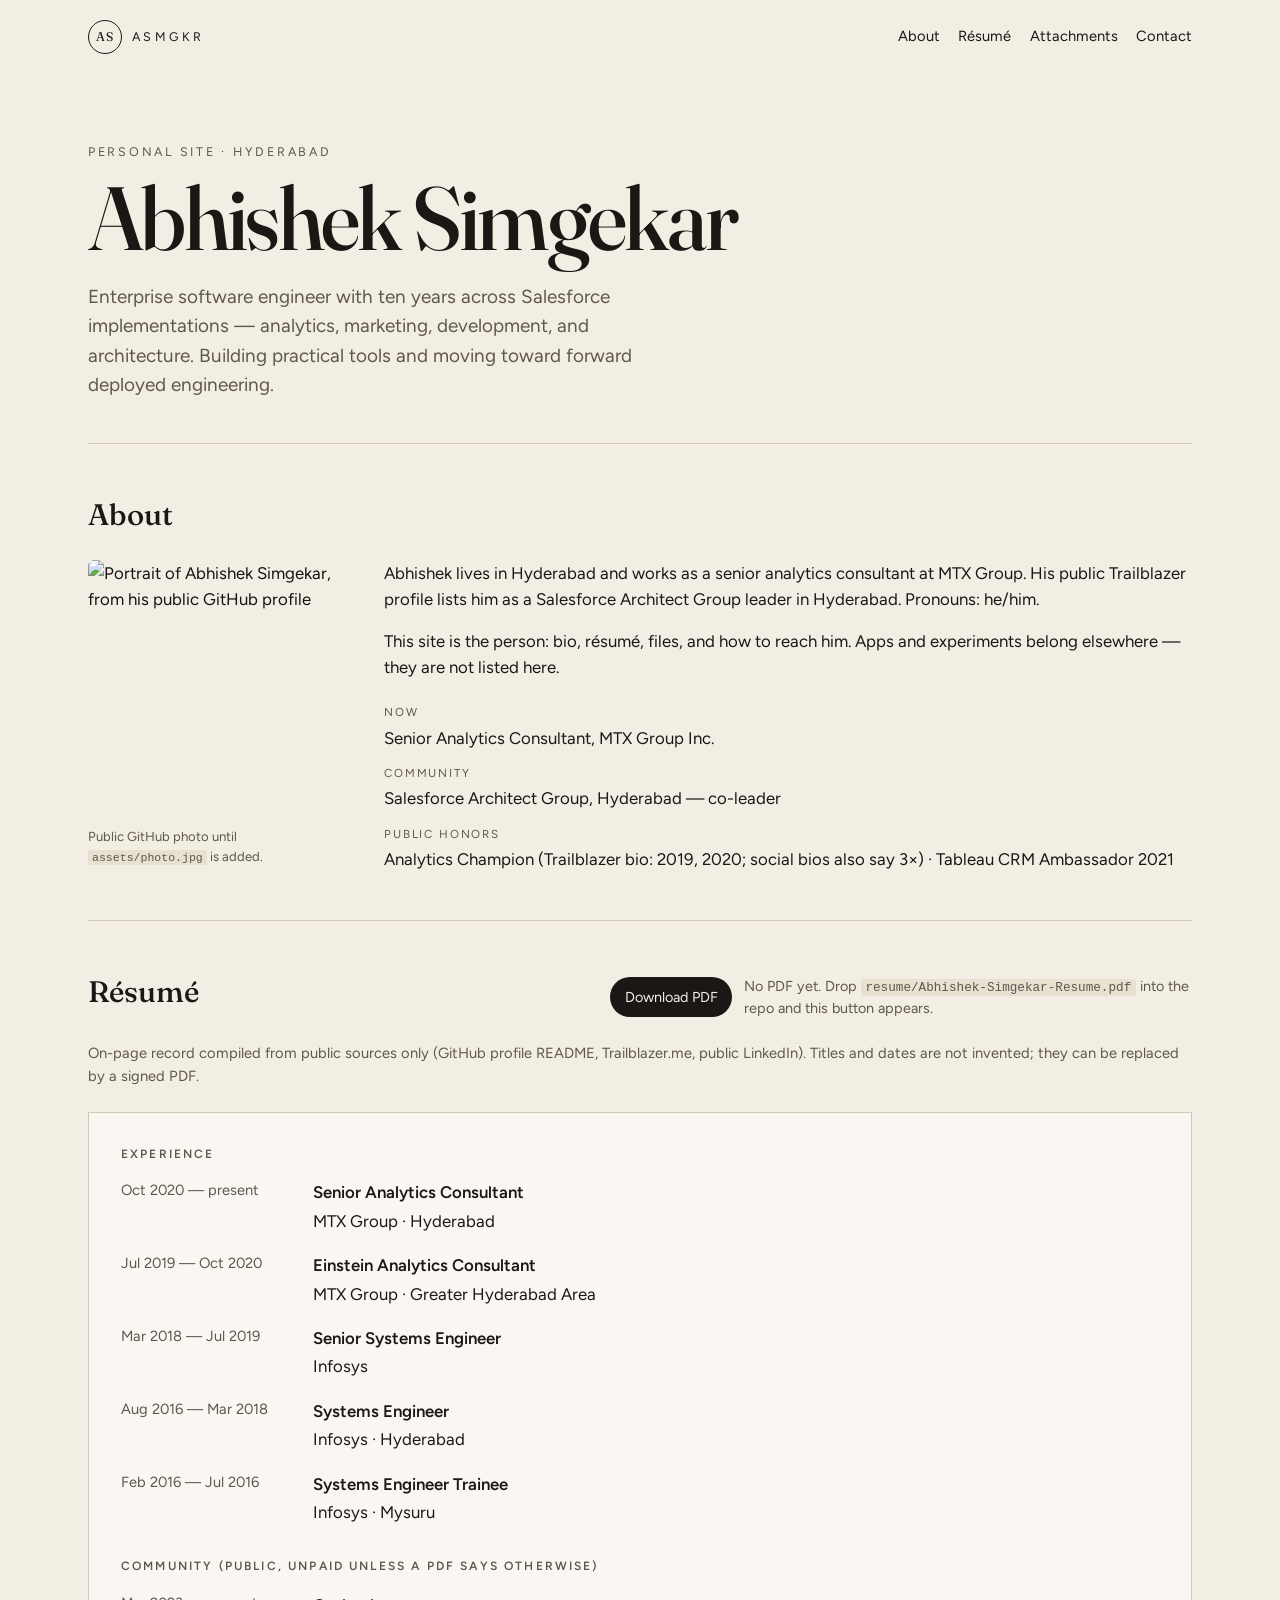
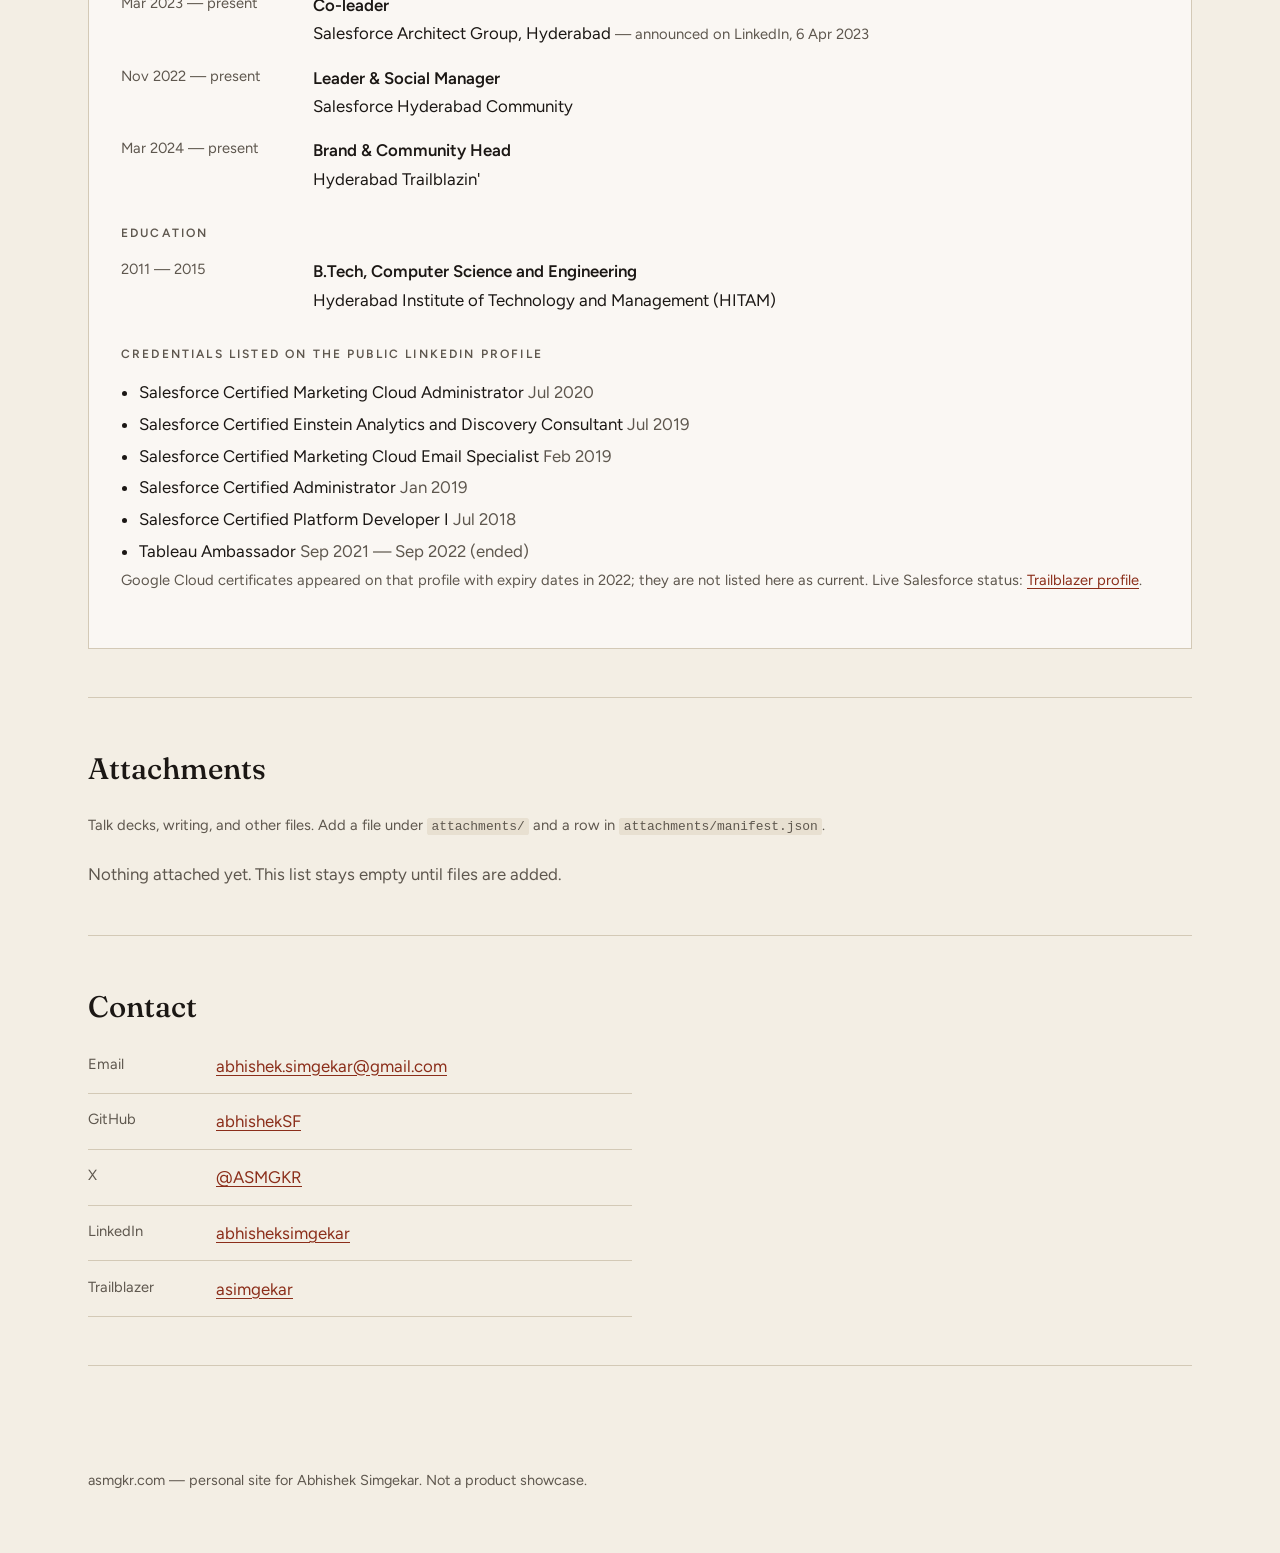
==== index.html @ f6f6d826 "Add first version of the asmgkr.com personal site" ====
<!DOCTYPE html>
<html lang="en">
  <head>
    <meta charset="utf-8" />
    <meta name="viewport" content="width=device-width, initial-scale=1" />
    <title>Abhishek Simgekar — asmgkr.com</title>
    <meta
      name="description"
      content="Abhishek Simgekar is an enterprise software engineer in Hyderabad. About, résumé, attachments, and contact."
    />
    <meta name="author" content="Abhishek Simgekar" />
    <link rel="canonical" href="https://asmgkr.com/" />
    <meta property="og:title" content="Abhishek Simgekar" />
    <meta
      property="og:description"
      content="Enterprise software engineer. Hyderabad. About, résumé, and contact."
    />
    <meta property="og:type" content="website" />
    <meta property="og:url" content="https://asmgkr.com/" />
    <meta property="og:image" content="https://avatars.githubusercontent.com/u/47564563?s=720&v=4" />
    <meta name="twitter:card" content="summary" />
    <link rel="icon" href="assets/favicon.svg" type="image/svg+xml" />
    <link rel="preconnect" href="https://fonts.googleapis.com" />
    <link rel="preconnect" href="https://fonts.gstatic.com" crossorigin />
    <link
      href="https://fonts.googleapis.com/css2?family=Fraunces:opsz,wght@9..144,500;9..144,600&family=Figtree:wght@400;500;600&display=swap"
      rel="stylesheet"
    />
    <link rel="stylesheet" href="css/site.css" />
  </head>
  <body>
    <a class="skip" href="#main">Skip to content</a>

    <header class="mast">
      <a class="mark" href="#top" aria-label="Abhishek Simgekar home">
        <span class="mark-glyph" aria-hidden="true">AS</span>
        <span class="mark-word">asmgkr</span>
      </a>
      <nav class="nav" aria-label="Primary">
        <a href="#about">About</a>
        <a href="#resume">Résumé</a>
        <a href="#attachments">Attachments</a>
        <a href="#contact">Contact</a>
      </nav>
    </header>

    <main id="main">
      <section class="hero" id="top">
        <p class="kicker">Personal site · Hyderabad</p>
        <h1>Abhishek Simgekar</h1>
        <p class="lede">
          Enterprise software engineer with ten years across Salesforce
          implementations — analytics, marketing, development, and architecture.
          Building practical tools and moving toward forward deployed
          engineering.
        </p>
      </section>

      <section class="panel" id="about" aria-labelledby="about-heading">
        <div class="panel-head">
          <h2 id="about-heading">About</h2>
        </div>
        <div class="about-grid">
          <figure class="portrait">
            <img
              id="portrait-image"
              src="https://avatars.githubusercontent.com/u/47564563?s=720&v=4"
              alt="Portrait of Abhishek Simgekar, from his public GitHub profile"
              width="460"
              height="460"
            />
            <figcaption>
              Public GitHub photo until
              <code>assets/photo.jpg</code> is added.
            </figcaption>
          </figure>
          <div class="about-copy">
            <p>
              Abhishek lives in Hyderabad and works as a senior analytics
              consultant at MTX Group. His public Trailblazer profile lists him
              as a Salesforce Architect Group leader in Hyderabad. Pronouns:
              he/him.
            </p>
            <p>
              This site is the person: bio, résumé, files, and how to reach him.
              Apps and experiments belong elsewhere — they are not listed here.
            </p>
            <ul class="facts">
              <li>
                <span>Now</span>
                Senior Analytics Consultant, MTX Group Inc.
              </li>
              <li>
                <span>Community</span>
                Salesforce Architect Group, Hyderabad — co-leader
              </li>
              <li>
                <span>Public honors</span>
                Analytics Champion (Trailblazer bio: 2019, 2020; social bios
                also say 3×) · Tableau CRM Ambassador 2021
              </li>
            </ul>
          </div>
        </div>
      </section>

      <section class="panel" id="resume" aria-labelledby="resume-heading">
        <div class="panel-head">
          <h2 id="resume-heading">Résumé</h2>
          <div class="resume-actions">
            <a
              class="btn"
              id="resume-download"
              hidden
              href="resume/Abhishek-Simgekar-Resume.pdf"
              >Download PDF</a
            >
            <p class="note" id="resume-placeholder">
              No PDF yet. Drop
              <code>resume/Abhishek-Simgekar-Resume.pdf</code> into the repo
              and this button appears.
            </p>
          </div>
        </div>

        <p class="source-note">
          On-page record compiled from public sources only (GitHub profile
          README, Trailblazer.me, public LinkedIn). Titles and dates are not
          invented; they can be replaced by a signed PDF.
        </p>

        <article class="resume-doc">
          <h3>Experience</h3>
          <ol class="timeline">
            <li>
              <div class="when">Oct 2020 — present</div>
              <div>
                <h4>Senior Analytics Consultant</h4>
                <p class="org">MTX Group · Hyderabad</p>
              </div>
            </li>
            <li>
              <div class="when">Jul 2019 — Oct 2020</div>
              <div>
                <h4>Einstein Analytics Consultant</h4>
                <p class="org">MTX Group · Greater Hyderabad Area</p>
              </div>
            </li>
            <li>
              <div class="when">Mar 2018 — Jul 2019</div>
              <div>
                <h4>Senior Systems Engineer</h4>
                <p class="org">Infosys</p>
              </div>
            </li>
            <li>
              <div class="when">Aug 2016 — Mar 2018</div>
              <div>
                <h4>Systems Engineer</h4>
                <p class="org">Infosys · Hyderabad</p>
              </div>
            </li>
            <li>
              <div class="when">Feb 2016 — Jul 2016</div>
              <div>
                <h4>Systems Engineer Trainee</h4>
                <p class="org">Infosys · Mysuru</p>
              </div>
            </li>
          </ol>

          <h3>Community (public, unpaid unless a PDF says otherwise)</h3>
          <ol class="timeline">
            <li>
              <div class="when">Mar 2023 — present</div>
              <div>
                <h4>Co-leader</h4>
                <p class="org">
                  Salesforce Architect Group, Hyderabad
                  <span class="cite"
                    >— announced on LinkedIn, 6 Apr 2023</span
                  >
                </p>
              </div>
            </li>
            <li>
              <div class="when">Nov 2022 — present</div>
              <div>
                <h4>Leader &amp; Social Manager</h4>
                <p class="org">Salesforce Hyderabad Community</p>
              </div>
            </li>
            <li>
              <div class="when">Mar 2024 — present</div>
              <div>
                <h4>Brand &amp; Community Head</h4>
                <p class="org">Hyderabad Trailblazin'</p>
              </div>
            </li>
          </ol>

          <h3>Education</h3>
          <ol class="timeline">
            <li>
              <div class="when">2011 — 2015</div>
              <div>
                <h4>B.Tech, Computer Science and Engineering</h4>
                <p class="org">
                  Hyderabad Institute of Technology and Management (HITAM)
                </p>
              </div>
            </li>
          </ol>

          <h3>Credentials listed on the public LinkedIn profile</h3>
          <ul class="creds">
            <li>
              Salesforce Certified Marketing Cloud Administrator
              <span>Jul 2020</span>
            </li>
            <li>
              Salesforce Certified Einstein Analytics and Discovery Consultant
              <span>Jul 2019</span>
            </li>
            <li>
              Salesforce Certified Marketing Cloud Email Specialist
              <span>Feb 2019</span>
            </li>
            <li>
              Salesforce Certified Administrator
              <span>Jan 2019</span>
            </li>
            <li>
              Salesforce Certified Platform Developer I
              <span>Jul 2018</span>
            </li>
            <li>
              Tableau Ambassador
              <span>Sep 2021 — Sep 2022 (ended)</span>
            </li>
          </ul>
          <p class="source-note">
            Google Cloud certificates appeared on that profile with expiry dates
            in 2022; they are not listed here as current. Live Salesforce
            status:
            <a href="https://trailblazer.me/id/asimgekar"
              >Trailblazer profile</a
            >.
          </p>
        </article>
      </section>

      <section
        class="panel"
        id="attachments"
        aria-labelledby="attachments-heading"
      >
        <div class="panel-head">
          <h2 id="attachments-heading">Attachments</h2>
        </div>
        <p class="source-note">
          Talk decks, writing, and other files. Add a file under
          <code>attachments/</code> and a row in
          <code>attachments/manifest.json</code>.
        </p>
        <ul class="file-list" id="attachment-list"></ul>
        <p class="empty" id="attachment-empty">
          Nothing attached yet. This list stays empty until files are added.
        </p>
      </section>

      <section class="panel" id="contact" aria-labelledby="contact-heading">
        <div class="panel-head">
          <h2 id="contact-heading">Contact</h2>
        </div>
        <ul class="contact-list">
          <li>
            <span>Email</span>
            <a href="mailto:abhishek.simgekar@gmail.com"
              >abhishek.simgekar@gmail.com</a
            >
          </li>
          <li>
            <span>GitHub</span>
            <a href="https://github.com/abhishekSF">abhishekSF</a>
          </li>
          <li>
            <span>X</span>
            <a href="https://x.com/ASMGKR">@ASMGKR</a>
          </li>
          <li>
            <span>LinkedIn</span>
            <a href="https://www.linkedin.com/in/abhisheksimgekar"
              >abhisheksimgekar</a
            >
          </li>
          <li>
            <span>Trailblazer</span>
            <a href="https://trailblazer.me/id/asimgekar"
              >asimgekar</a
            >
          </li>
        </ul>
      </section>
    </main>

    <footer class="colophon">
      <p>
        asmgkr.com — personal site for Abhishek Simgekar. Not a product
        showcase.
      </p>
    </footer>

    <script src="js/site.js" defer></script>
  </body>
</html>
---- css/site.css ----
:root {
  --paper: #f3eee4;
  --paper-2: #e8e0d1;
  --ink: #1b1714;
  --muted: #5e574e;
  --rule: #d3c9b6;
  --accent: #8b2e1a;
  --accent-soft: #c45a3a;
  --serif: "Fraunces", "Iowan Old Style", Palatino, Georgia, serif;
  --sans: "Figtree", "Gill Sans", "Trebuchet MS", sans-serif;
  --measure: 72rem;
}

*,
*::before,
*::after {
  box-sizing: border-box;
}

html {
  scroll-behavior: smooth;
}

body {
  margin: 0;
  min-height: 100vh;
  color: var(--ink);
  background:
    radial-gradient(1200px 500px at 10% -10%, #fff8ee 0%, transparent 55%),
    var(--paper);
  font-family: var(--sans);
  font-size: 1.05rem;
  line-height: 1.55;
}

img {
  max-width: 100%;
  height: auto;
}

a {
  color: var(--accent);
  text-underline-offset: 0.18em;
}

a:hover {
  color: var(--ink);
}

code {
  font-size: 0.88em;
  background: var(--paper-2);
  padding: 0.08em 0.35em;
  border-radius: 0.2em;
}

.skip {
  position: absolute;
  left: 0.75rem;
  top: -3rem;
  background: var(--ink);
  color: var(--paper);
  padding: 0.4rem 0.7rem;
  z-index: 10;
}

.skip:focus {
  top: 0.75rem;
}

.mast {
  display: flex;
  align-items: center;
  justify-content: space-between;
  gap: 1rem;
  max-width: var(--measure);
  margin: 0 auto;
  padding: 1.25rem 1.5rem 0.5rem;
}

.mark {
  display: flex;
  align-items: center;
  gap: 0.65rem;
  text-decoration: none;
  color: var(--ink);
}

.mark-glyph {
  display: grid;
  place-items: center;
  width: 2.1rem;
  height: 2.1rem;
  border: 1px solid var(--ink);
  border-radius: 999px;
  font-family: var(--serif);
  font-size: 0.78rem;
  letter-spacing: 0.04em;
}

.mark-word {
  font-size: 0.78rem;
  letter-spacing: 0.28em;
  text-transform: uppercase;
}

.nav {
  display: flex;
  flex-wrap: wrap;
  justify-content: flex-end;
  gap: 0.85rem 1.15rem;
}

.nav a {
  color: var(--ink);
  text-decoration: none;
  font-size: 0.92rem;
}

.nav a:hover,
.nav a:focus-visible {
  color: var(--accent);
  text-decoration: underline;
}

main {
  max-width: var(--measure);
  margin: 0 auto;
  padding: 1.5rem 1.5rem 4rem;
}

.hero {
  padding: 3.5rem 0 2.75rem;
  border-bottom: 1px solid var(--rule);
}

.kicker {
  margin: 0 0 0.85rem;
  font-size: 0.78rem;
  letter-spacing: 0.22em;
  text-transform: uppercase;
  color: var(--muted);
}

.hero h1 {
  margin: 0;
  font-family: var(--serif);
  font-size: clamp(2.6rem, 8vw, 5.6rem);
  font-weight: 500;
  line-height: 0.95;
  letter-spacing: -0.03em;
}

.lede {
  max-width: 38rem;
  margin: 1.4rem 0 0;
  font-size: 1.18rem;
  color: var(--muted);
}

.panel {
  padding: 3rem 0;
  border-bottom: 1px solid var(--rule);
}

.panel-head {
  display: flex;
  flex-wrap: wrap;
  align-items: baseline;
  justify-content: space-between;
  gap: 1rem;
  margin-bottom: 1.4rem;
}

.panel h2 {
  margin: 0;
  font-family: var(--serif);
  font-size: 1.85rem;
  font-weight: 500;
}

.about-grid {
  display: grid;
  grid-template-columns: minmax(12rem, 16rem) minmax(0, 1fr);
  gap: 2rem 2.5rem;
  align-items: start;
}

.portrait {
  margin: 0;
}

.portrait img {
  display: block;
  width: 100%;
  aspect-ratio: 1;
  object-fit: cover;
  object-position: 16% 8%;
  border-radius: 0.35rem;
  filter: grayscale(0.15) contrast(1.05);
}

.portrait figcaption {
  margin-top: 0.65rem;
  font-size: 0.82rem;
  color: var(--muted);
}

.about-copy p {
  margin: 0 0 1rem;
}

.facts {
  list-style: none;
  margin: 1.5rem 0 0;
  padding: 0;
  display: grid;
  gap: 0.9rem;
}

.facts li {
  display: grid;
  gap: 0.15rem;
}

.facts span {
  font-size: 0.72rem;
  letter-spacing: 0.16em;
  text-transform: uppercase;
  color: var(--muted);
}

.source-note {
  margin: 0 0 1.5rem;
  font-size: 0.92rem;
  color: var(--muted);
}

.resume-actions {
  display: flex;
  align-items: center;
  gap: 0.75rem;
}

.note {
  margin: 0;
  font-size: 0.9rem;
  color: var(--muted);
  max-width: 28rem;
}

.btn {
  display: inline-flex;
  align-items: center;
  background: var(--ink);
  color: var(--paper);
  text-decoration: none;
  padding: 0.55rem 0.9rem;
  border-radius: 999px;
  font-size: 0.9rem;
}

.btn:hover {
  background: var(--accent);
  color: #fff;
}

.resume-doc {
  background: color-mix(in srgb, white 55%, var(--paper));
  border: 1px solid var(--rule);
  padding: clamp(1.2rem, 3vw, 2rem);
}

.resume-doc h3 {
  margin: 0 0 1rem;
  font-size: 0.75rem;
  letter-spacing: 0.18em;
  text-transform: uppercase;
  color: var(--muted);
  font-weight: 600;
}

.resume-doc h3:not(:first-child) {
  margin-top: 2rem;
}

.timeline {
  list-style: none;
  margin: 0;
  padding: 0;
  display: grid;
  gap: 1.15rem;
}

.timeline li {
  display: grid;
  grid-template-columns: 11rem minmax(0, 1fr);
  gap: 1rem;
}

.when {
  color: var(--muted);
  font-size: 0.92rem;
}

.timeline h4 {
  margin: 0;
  font-size: 1.05rem;
  font-weight: 600;
}

.org {
  margin: 0.15rem 0 0;
}

.cite {
  color: var(--muted);
  font-size: 0.88em;
}

.creds {
  margin: 0;
  padding-left: 1.1rem;
}

.creds li {
  margin: 0.35rem 0;
}

.creds span {
  color: var(--muted);
}

.file-list {
  list-style: none;
  margin: 0;
  padding: 0;
  display: grid;
  gap: 0.5rem;
}

.file-list li a {
  display: flex;
  justify-content: space-between;
  gap: 1rem;
  padding: 0.85rem 0;
  border-bottom: 1px solid var(--rule);
  text-decoration: none;
  color: var(--ink);
}

.file-list li a:hover {
  color: var(--accent);
}

.empty {
  margin: 0;
  color: var(--muted);
}

.contact-list {
  list-style: none;
  margin: 0;
  padding: 0;
  display: grid;
  gap: 0.9rem;
  max-width: 34rem;
}

.contact-list li {
  display: grid;
  grid-template-columns: 7rem minmax(0, 1fr);
  gap: 1rem;
  padding-bottom: 0.9rem;
  border-bottom: 1px solid var(--rule);
}

.contact-list span {
  color: var(--muted);
  font-size: 0.92rem;
}

.colophon {
  max-width: var(--measure);
  margin: 0 auto;
  padding: 1.5rem 1.5rem 3rem;
  color: var(--muted);
  font-size: 0.9rem;
}

@media (max-width: 720px) {
  .about-grid,
  .timeline li,
  .contact-list li {
    grid-template-columns: 1fr;
    gap: 0.35rem;
  }

  .portrait {
    max-width: 16rem;
  }

  .hero {
    padding-top: 2rem;
  }
}

@media (prefers-reduced-motion: reduce) {
  html {
    scroll-behavior: auto;
  }
}

@media print {
  .mast,
  .nav,
  .resume-actions,
  .colophon,
  .skip {
    display: none;
  }

  body {
    background: #fff;
  }

  .panel {
    border: 0;
    padding: 1rem 0;
  }
}
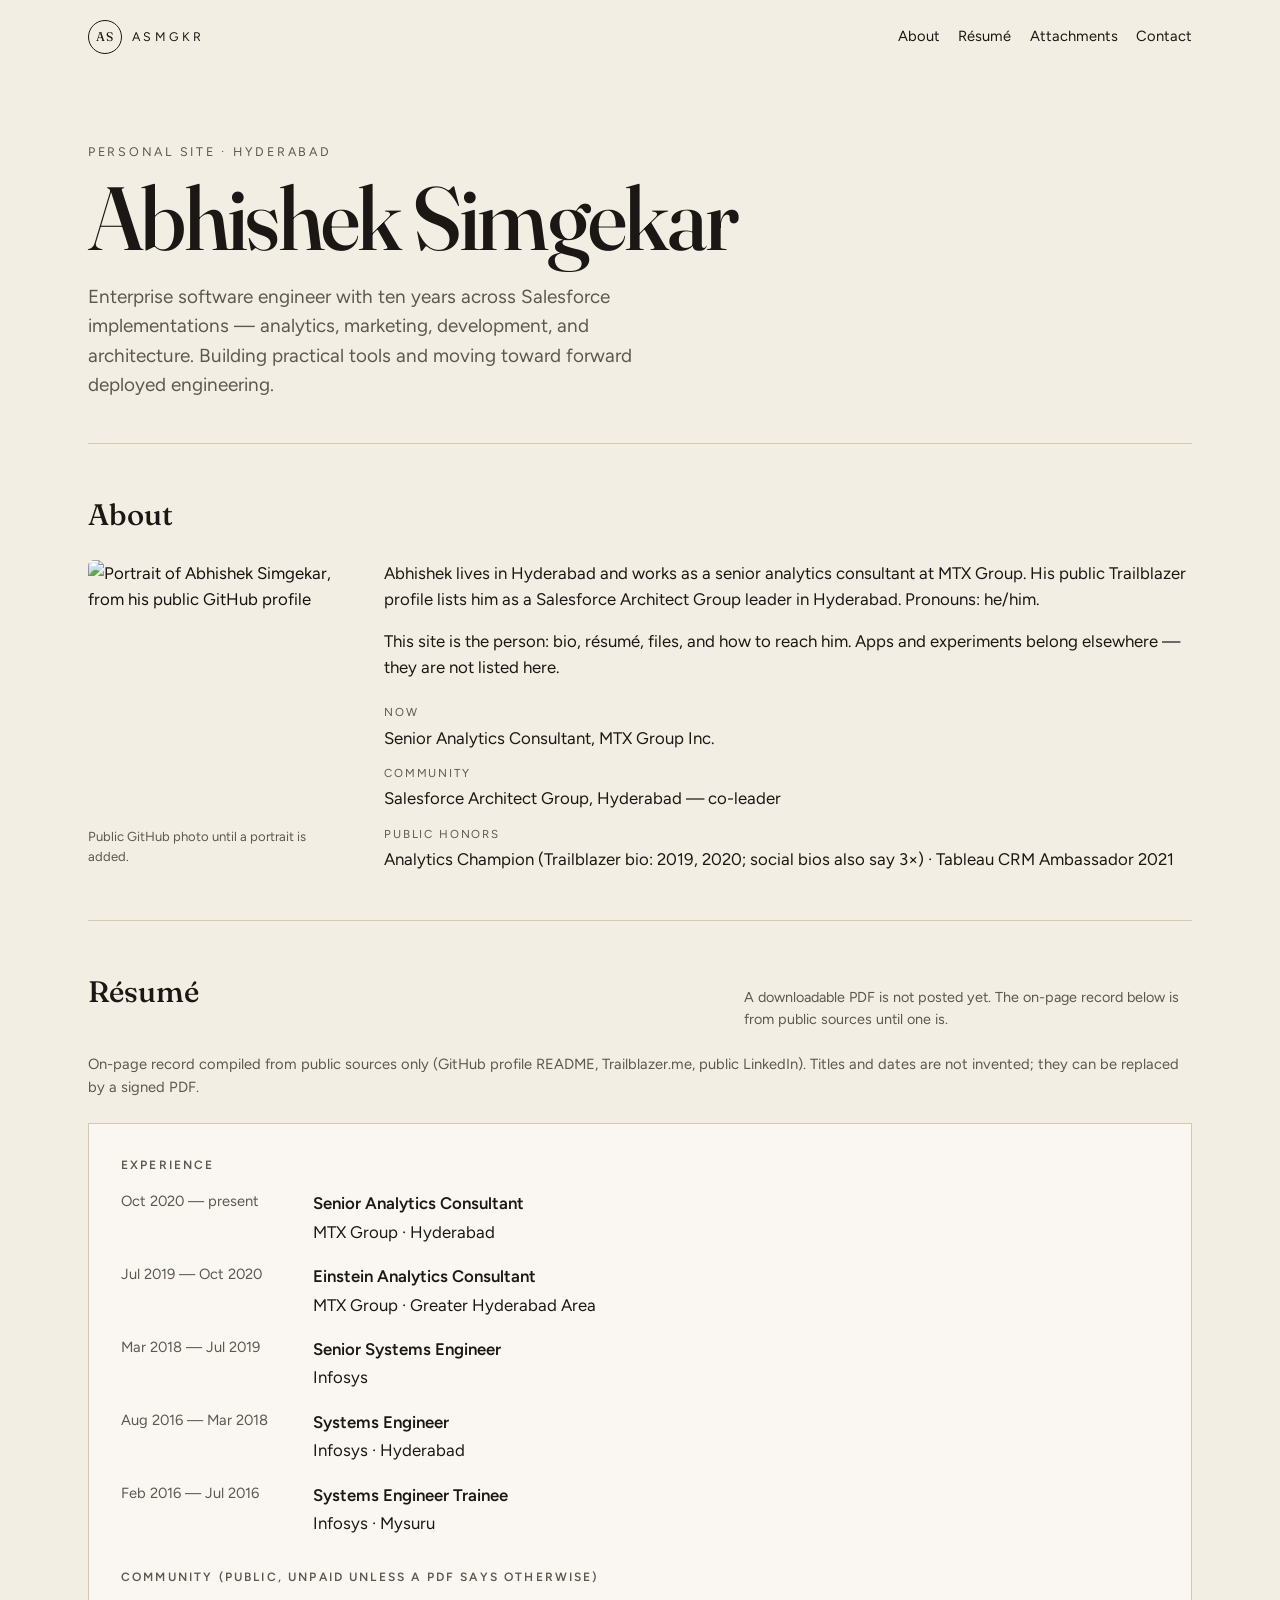
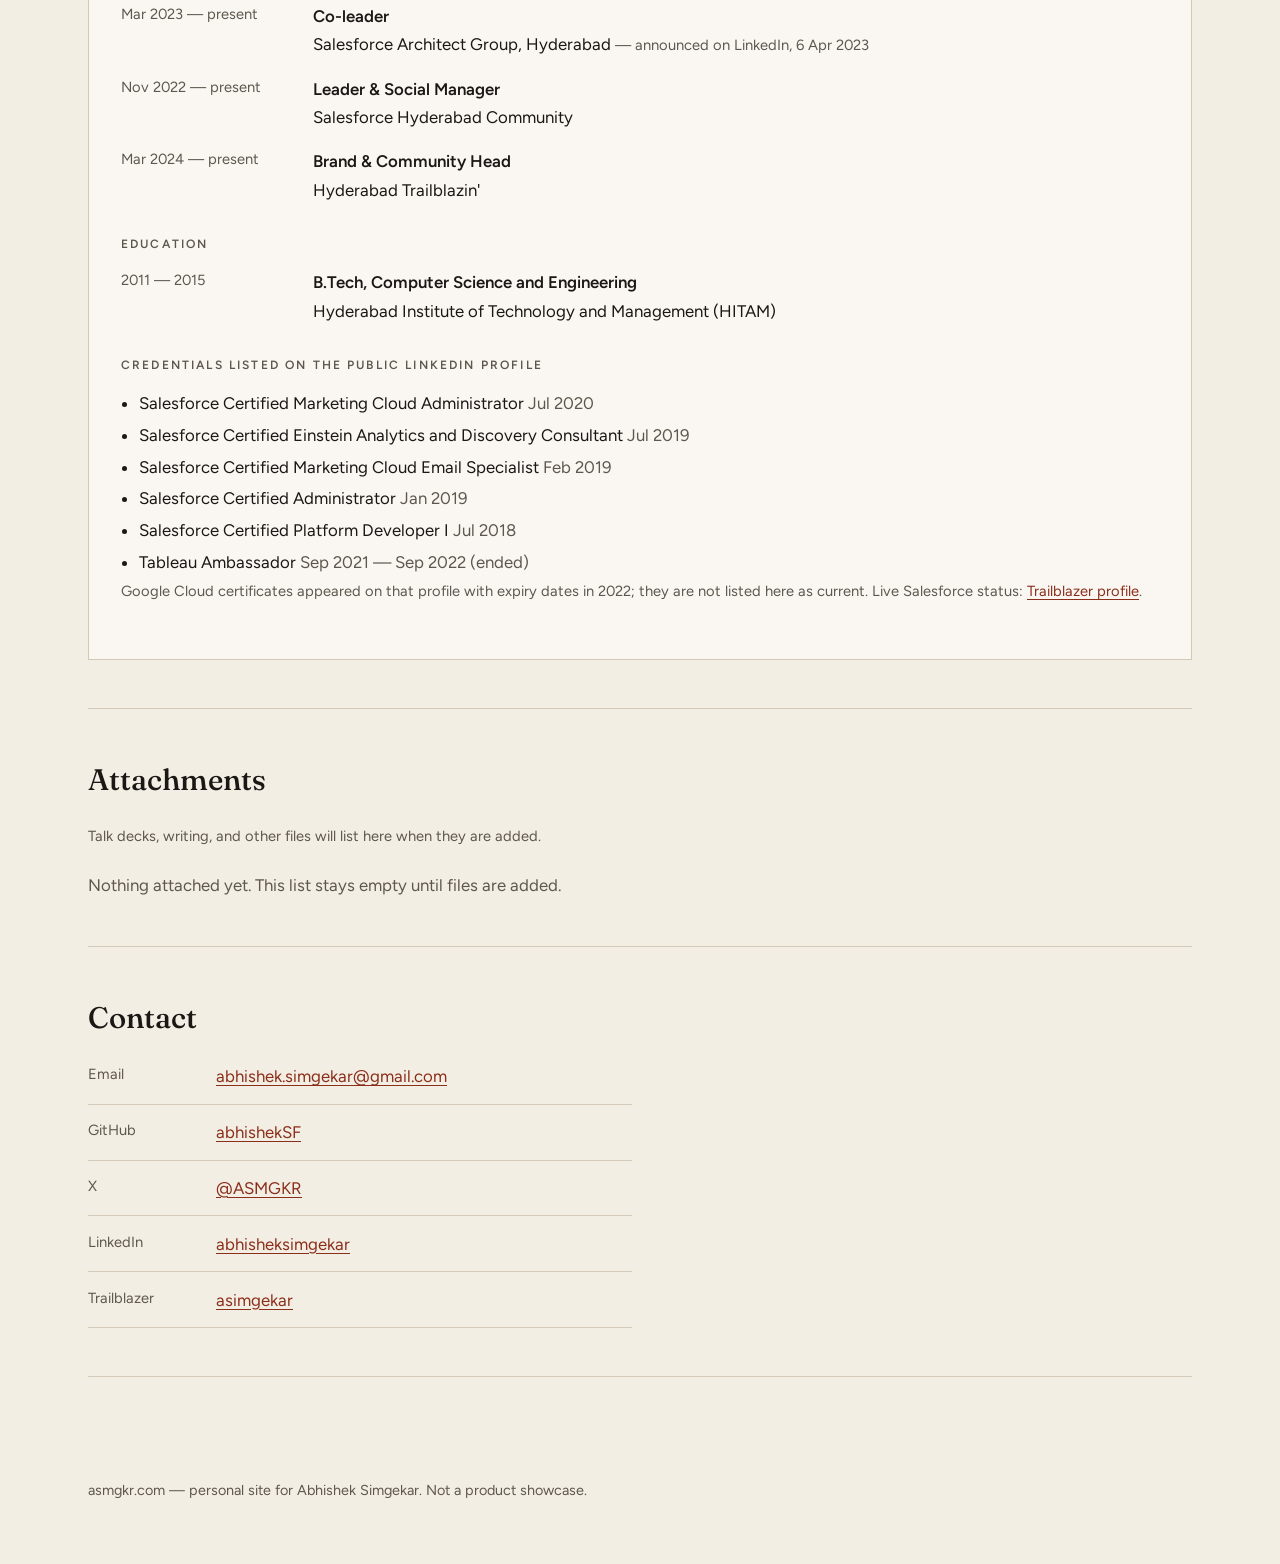
==== commit b377bf5d: "Hide the résumé PDF button until a file is present" ====
--- a/index.html
+++ b/index.html
@@ -70,8 +70,7 @@
               height="460"
             />
             <figcaption>
-              Public GitHub photo until
-              <code>assets/photo.jpg</code> is added.
+              Public GitHub photo until a portrait is added.
             </figcaption>
           </figure>
           <div class="about-copy">
@@ -116,9 +115,8 @@
               >Download PDF</a
             >
             <p class="note" id="resume-placeholder">
-              No PDF yet. Drop
-              <code>resume/Abhishek-Simgekar-Resume.pdf</code> into the repo
-              and this button appears.
+              A downloadable PDF is not posted yet. The on-page record
+              below is from public sources until one is.
             </p>
           </div>
         </div>
@@ -259,9 +257,8 @@
           <h2 id="attachments-heading">Attachments</h2>
         </div>
         <p class="source-note">
-          Talk decks, writing, and other files. Add a file under
-          <code>attachments/</code> and a row in
-          <code>attachments/manifest.json</code>.
+          Talk decks, writing, and other files will list here when they are
+          added.
         </p>
         <ul class="file-list" id="attachment-list"></ul>
         <p class="empty" id="attachment-empty">
--- a/css/site.css
+++ b/css/site.css
@@ -260,6 +260,13 @@
   font-size: 0.9rem;
 }
 
+.btn[hidden],
+.note[hidden],
+.empty[hidden],
+[hidden] {
+  display: none !important;
+}
+
 .btn:hover {
   background: var(--accent);
   color: #fff;
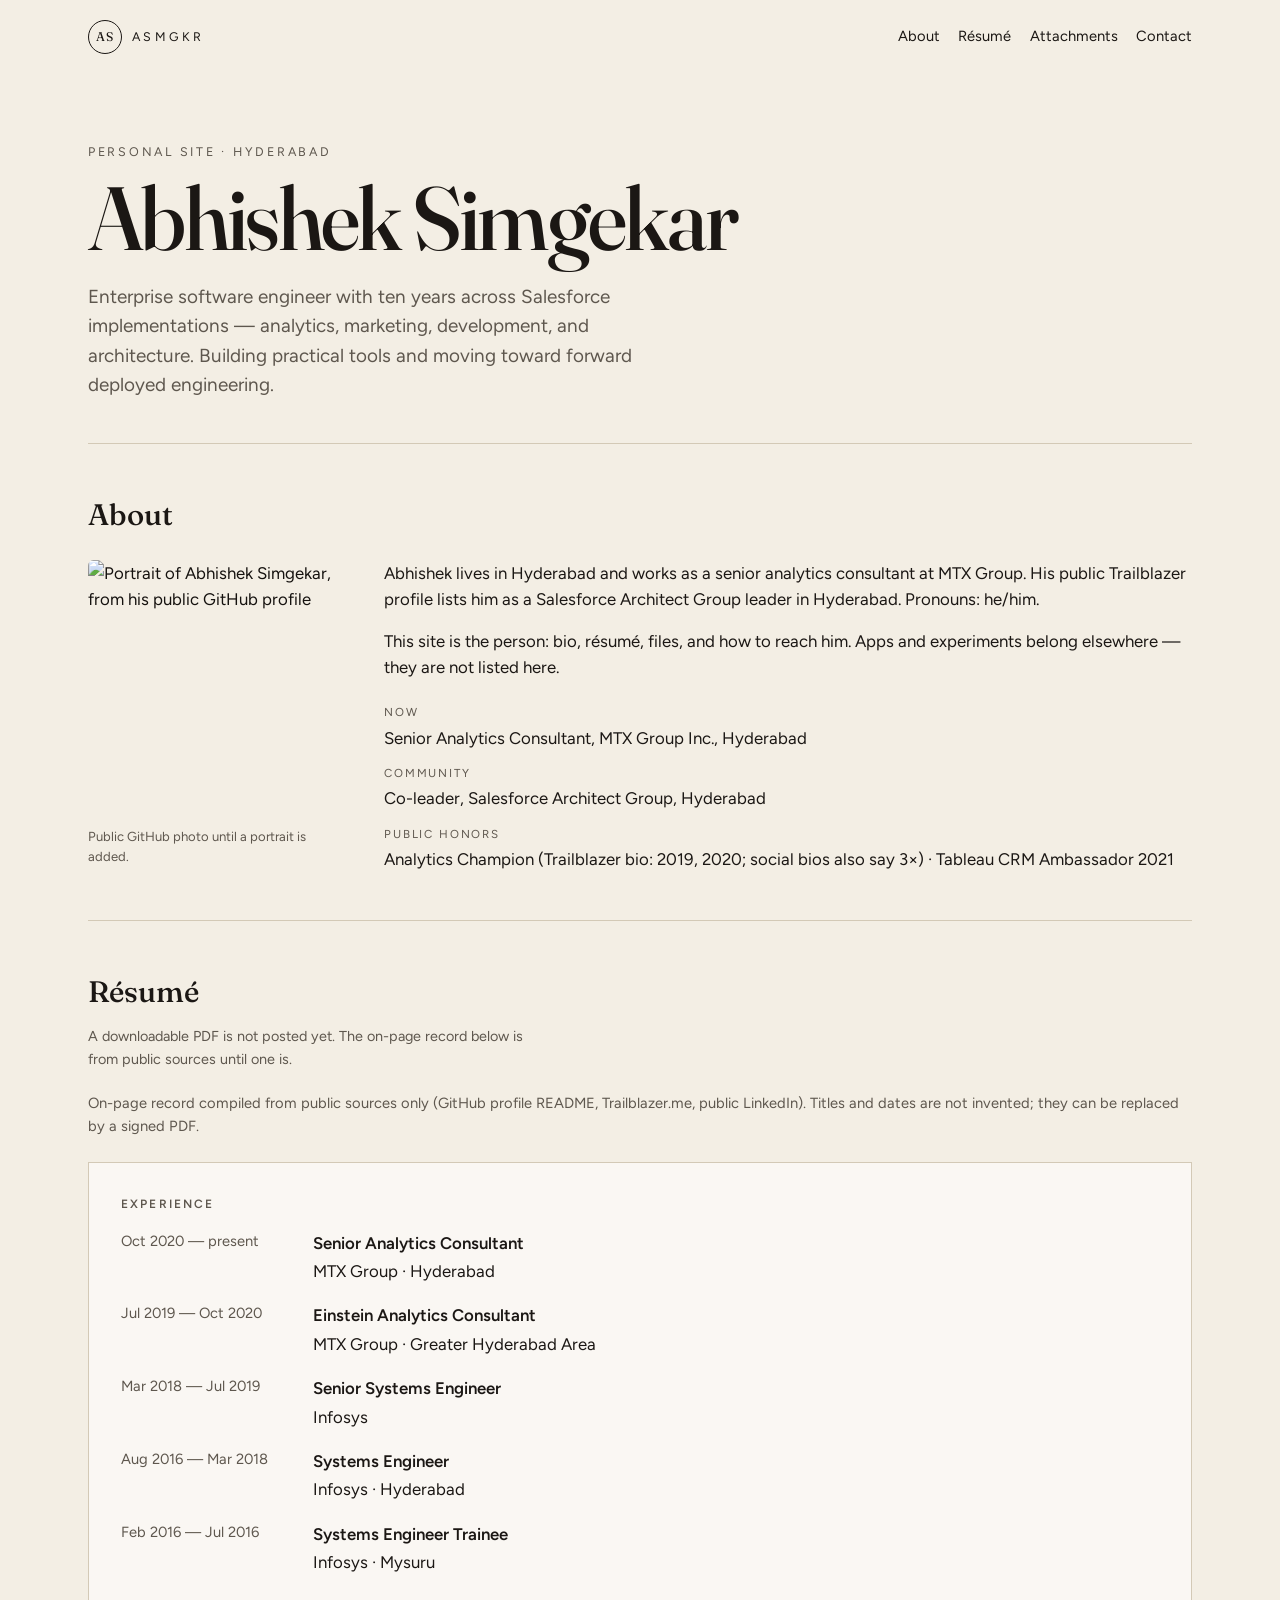
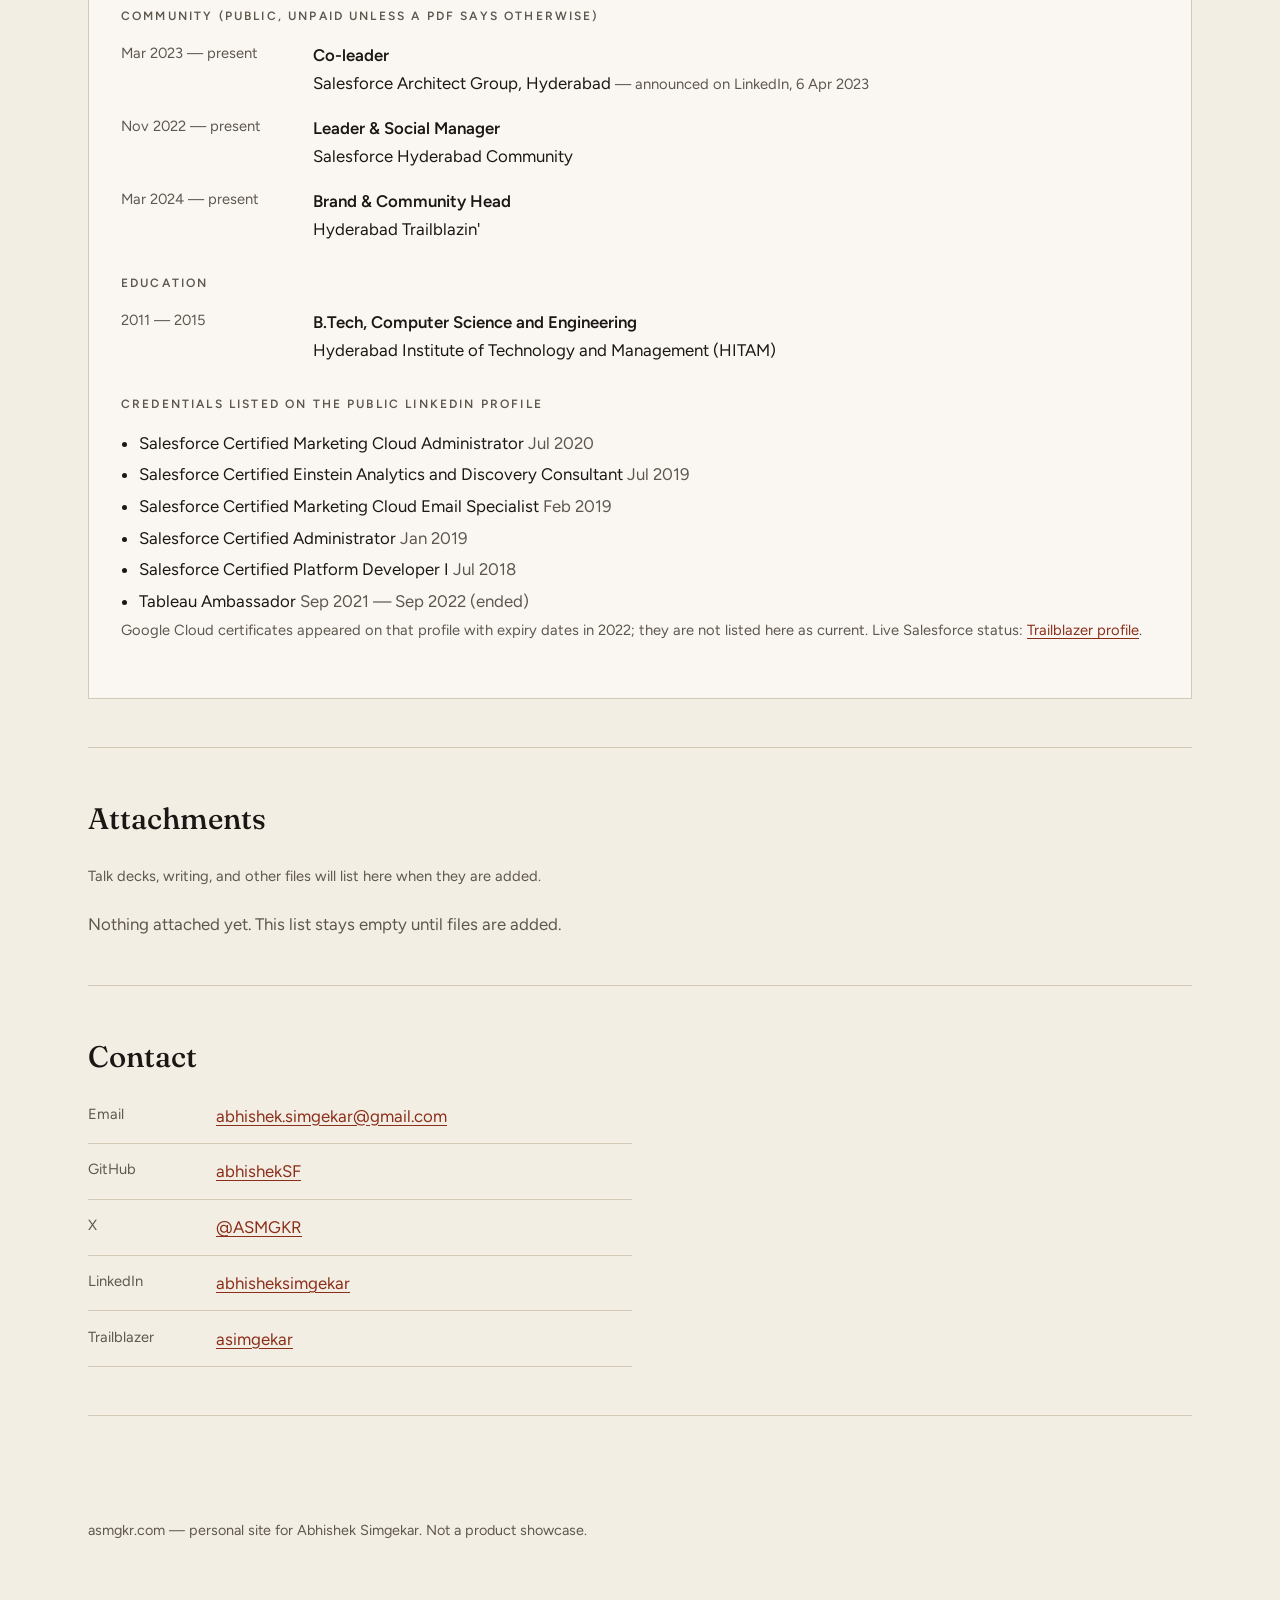
==== commit 681339f6: "Clarify Hyderabad on the Now and Community lines" ====
--- a/index.html
+++ b/index.html
@@ -87,11 +87,11 @@
             <ul class="facts">
               <li>
                 <span>Now</span>
-                Senior Analytics Consultant, MTX Group Inc.
+                Senior Analytics Consultant, MTX Group Inc., Hyderabad
               </li>
               <li>
                 <span>Community</span>
-                Salesforce Architect Group, Hyderabad — co-leader
+                Co-leader, Salesforce Architect Group, Hyderabad
               </li>
               <li>
                 <span>Public honors</span>
--- a/css/site.css
+++ b/css/site.css
@@ -240,6 +240,13 @@
   display: flex;
   align-items: center;
   gap: 0.75rem;
+  max-width: 32rem;
+}
+
+#resume .panel-head {
+  flex-direction: column;
+  align-items: flex-start;
+  gap: 0.65rem;
 }
 
 .note {
